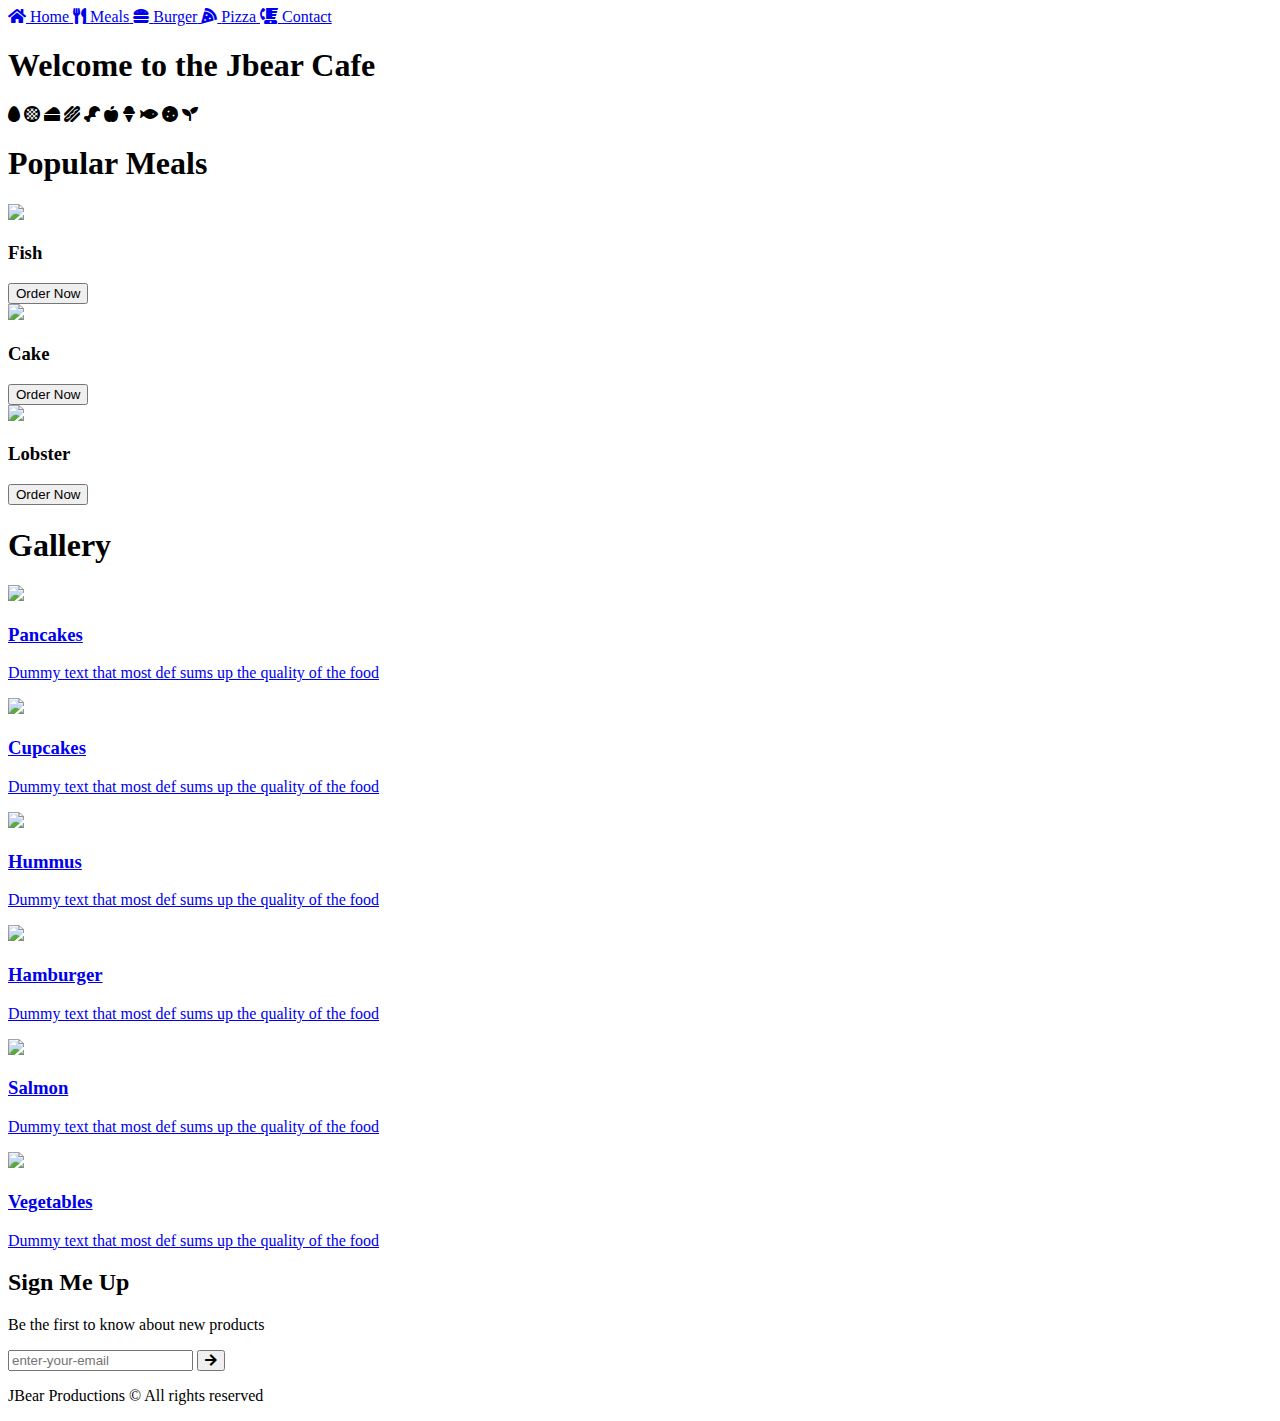
==== index.html @ eae9128d "move location" ====
<!DOCTYPE html>
<html lang="en">
<head>
    <meta charset="UTF-8">
    <meta name="viewport" content="width=device-width, initial-scale=1.0">
    <title>Foods</title>
    <link rel="stylesheet" href="style.css">
    <link rel="stylesheet" href="https://cdnjs.cloudflare.com/ajax/libs/font-awesome/5.15.1/css/all.min.css">
</head>
<body>

<!--Navbar-->
<nav class="navbar target">
  <a href="#" class="navbar-link">
  <i class="fas fa-home"></i>
  <span>Home</span>
  </a>
  <a href="#" class="navbar-link">
    <i class="fas fa-utensils"></i>
    <span>Meals</span>
    </a>
  <a href="#" class="navbar-link">
      <i class="fas fa-hamburger"></i>
      <span>Burger</span>
      </a>
  <a href="#" class="navbar-link">
        <i class="fas fa-pizza-slice"></i>
        <span>Pizza</span>
        </a>
  <a href="#" class="navbar-link">
          <i class="fas fa-blender-phone"></i>
          <span>Contact</span>
          </a>

</nav>
<div class="menu target"></div>

<!--End of Navbar-->

<div class="container">
  <!-- Section 1 -->
  <section class="section-1">
      <h1 class="section-heading">Welcome to the Jbear Cafe</h1>
    <div class="section-1-icons">
        <i class="fas fa-egg change"></i>
        <i class="fas fa-stroopwafel"></i>
        <i class="fas fa-cheese"></i>
        <i class="fas fa-hotdog"></i>
        <i class="fas fa-drumstick-bite"></i>
        <i class="fas fa-apple-alt"></i>
        <i class="fas fa-ice-cream"></i>
        <i class="fas fa-fish"></i>
        <i class="fas fa-cookie"></i>
        <i class="fas fa-seedling"></i>
      </div>
  </section>
<!--end section 1-->

<!--section 2-->
<section class="section-2">
<h1 class="section-heading">Popular Meals</h1>
<div class="cards-container">
  <div class="card">
    <img src="images/card-img-1.png" class="card-img">
    <h3 class=" card-name">Fish</h3>
    <button class="card-btn">Order Now</button>
  </div>
  <div class="card">
    <img src="images/card-img-2.png" class="card-img">
    <h3 class=" card-name">Cake</h3>
    <button class="card-btn">Order Now</button>
  </div>
  <div class="card">
    <img src="images/card-img-3.png" class="card-img">
    <h3 class=" card-name">Lobster</h3>
    <button class="card-btn">Order Now</button>
  </div>
</div>
</section>
<!--End of section 2-->

<!--Section 3-->
<section class="section-3">
<h1 class="section-heading">Gallery</h1>
<div class="gallery">
  <a href="#" class="gallery-link" title="Order Now">
  <img src="images/gallery-img-1.jpg" class="food-img">
  <h3 class="food-name">Pancakes</h3>
  <p class="food-description">Dummy text that most def sums up the quality of the food</p>
  </a>
  <a href="#" class="gallery-link" title="Order Now">
  <img src="images/gallery-img-2.jpg" class="food-img">
  <h3 class="food-name">Cupcakes</h3>
  <p class="food-description">Dummy text that most def sums up the quality of the food</p>
  </a>  
  <a href="#" class="gallery-link" title="Order Now">
  <img src="images/gallery-img-3.jpg" class="food-img">
  <h3 class="food-name">Hummus</h3>
  <p class="food-description">Dummy text that most def sums up the quality of the food</p>
  </a>  
  <a href="#" class="gallery-link" title="Order Now">
  <img src="images/gallery-img-4.jpg" class="food-img">
  <h3 class="food-name">Hamburger</h3>
  <p class="food-description">Dummy text that most def sums up the quality of the food</p>
  </a>  
  <a href="#" class="gallery-link" title="Order Now">
  <img src="images/gallery-img-5.jpg" class="food-img">
  <h3 class="food-name">Salmon</h3>
  <p class="food-description">Dummy text that most def sums up the quality of the food</p>
  </a>  
  <a href="#" class="gallery-link" title="Order Now">
  <img src="images/gallery-img-6.jpg" class="food-img">
  <h3 class="food-name">Vegetables</h3>
  <p class="food-description">Dummy text that most def sums up the quality of the food</p>
  </a>
</div>
</section>
<!--End of Section 3-->

<!--section 4-->
<section class="section-4">
  <div class="section-4-text">
    <h2 class="section-4-heading">Sign Me Up</h2>
    <p class="section-4-paragraph">Be the first to know about new products</p>
  </div>
    <form class="signup-form">
      <input type="email" class="signup-form-input" placeholder="enter-your-email">
      <button type="submit" class="signup-form-btn"><i class="fas fa-arrow-right"></i></button>
      </form>
      <p class="copyright">JBear Productions &copy; All rights reserved</p>
</section>
<!-- end of section 4-->
</div>

    <script src="script.js"></script>  
</body>
</html>
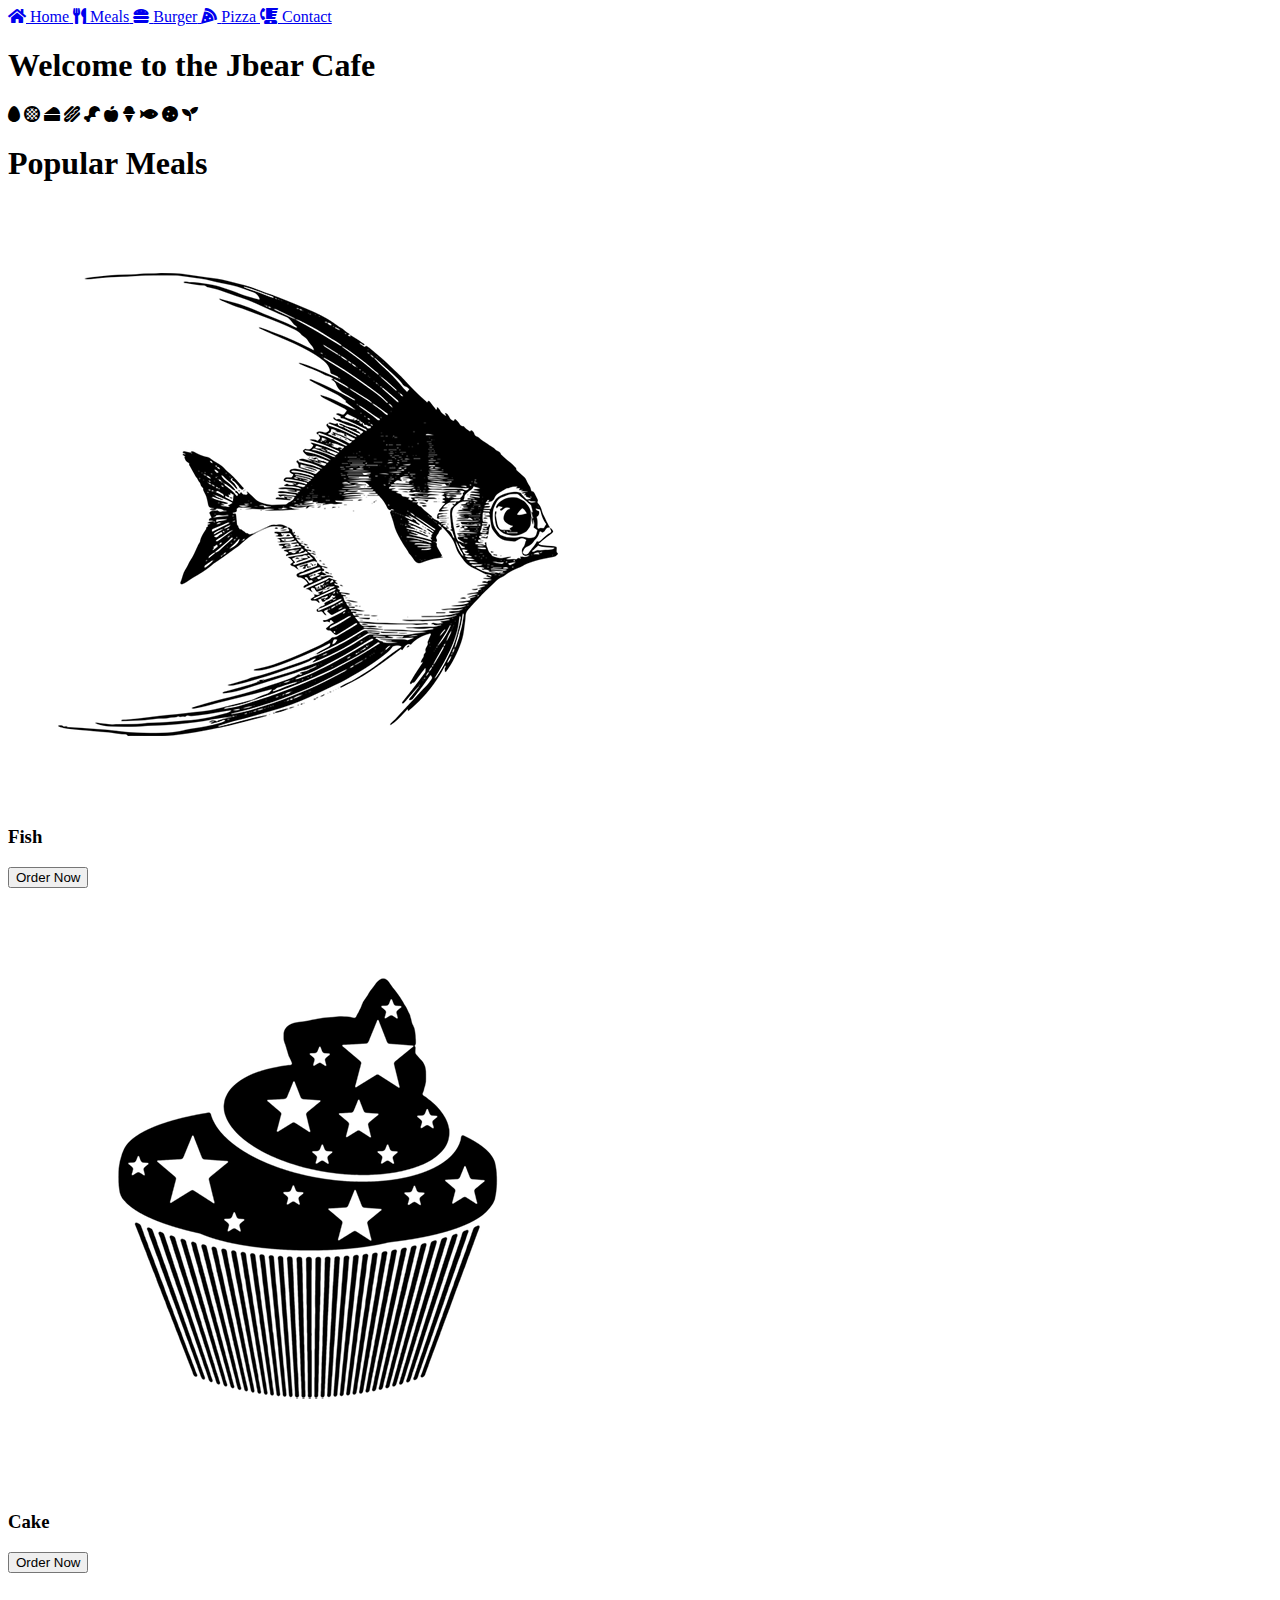
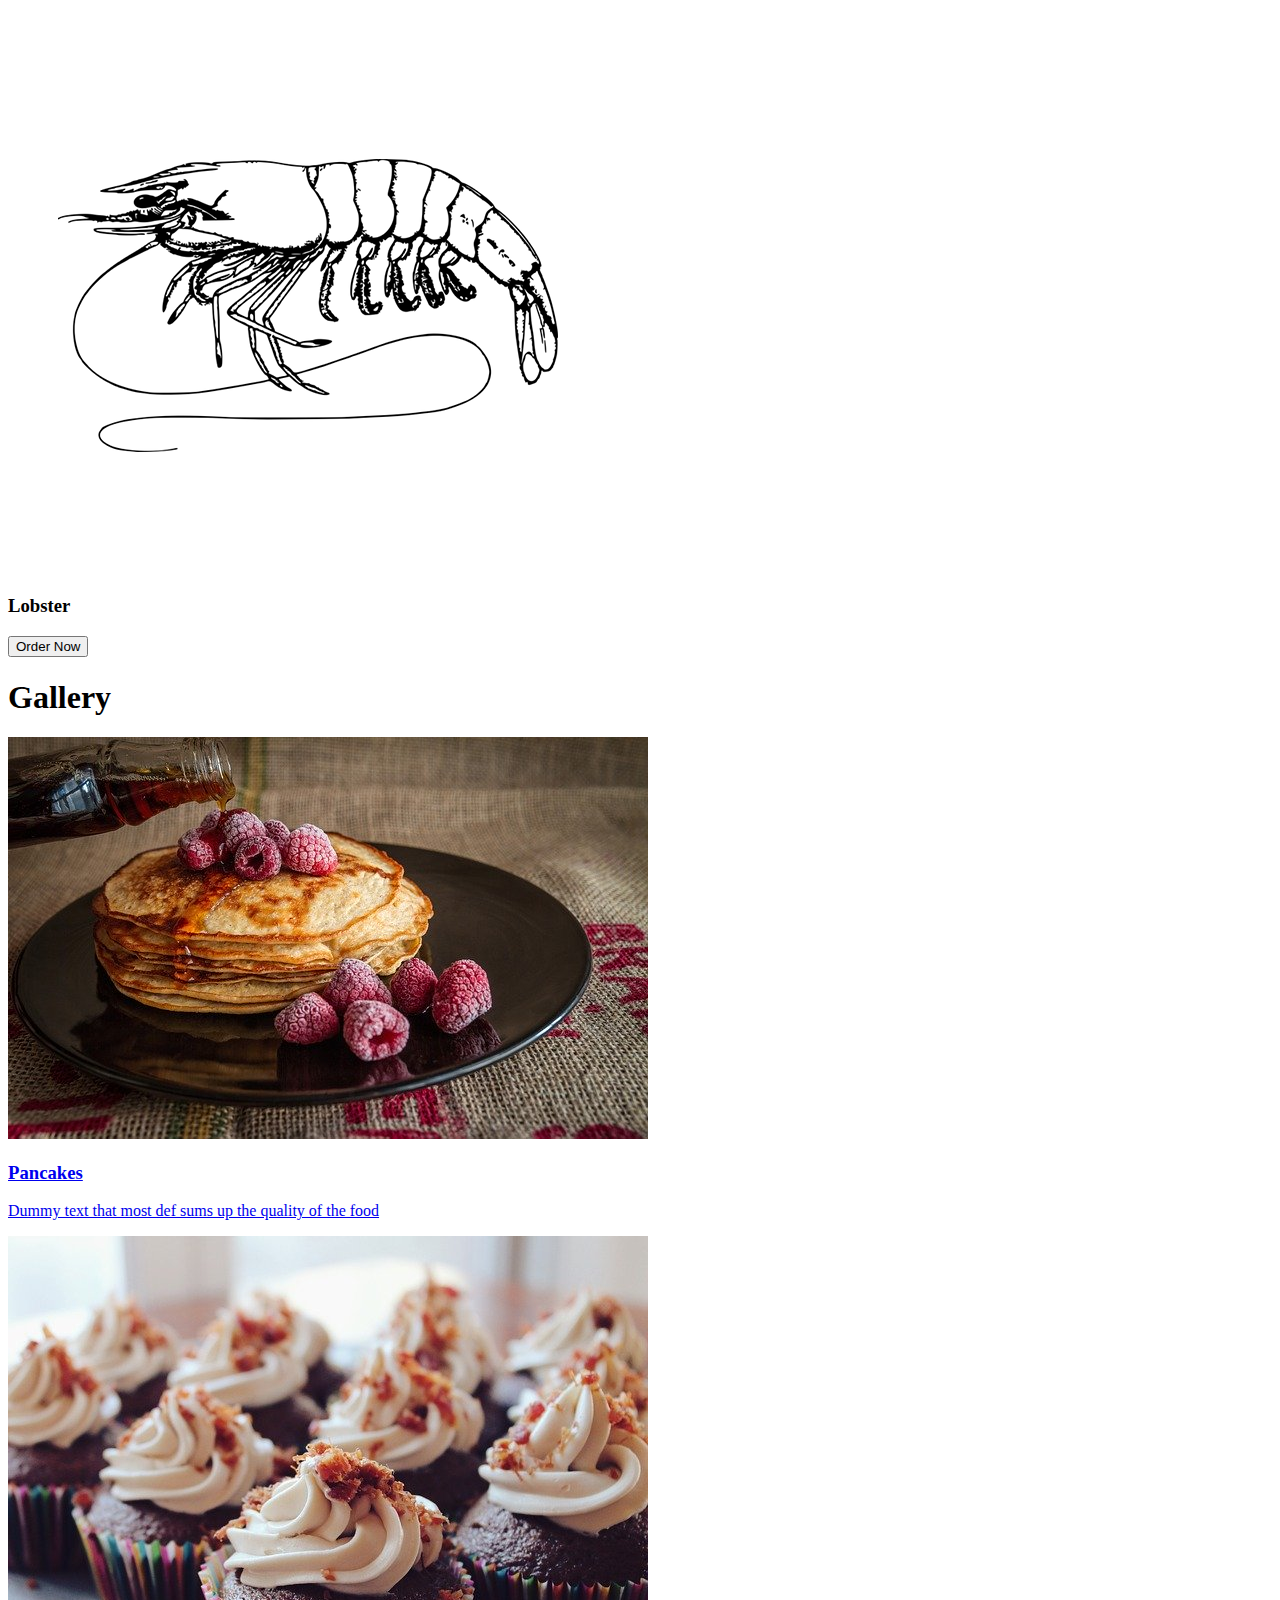
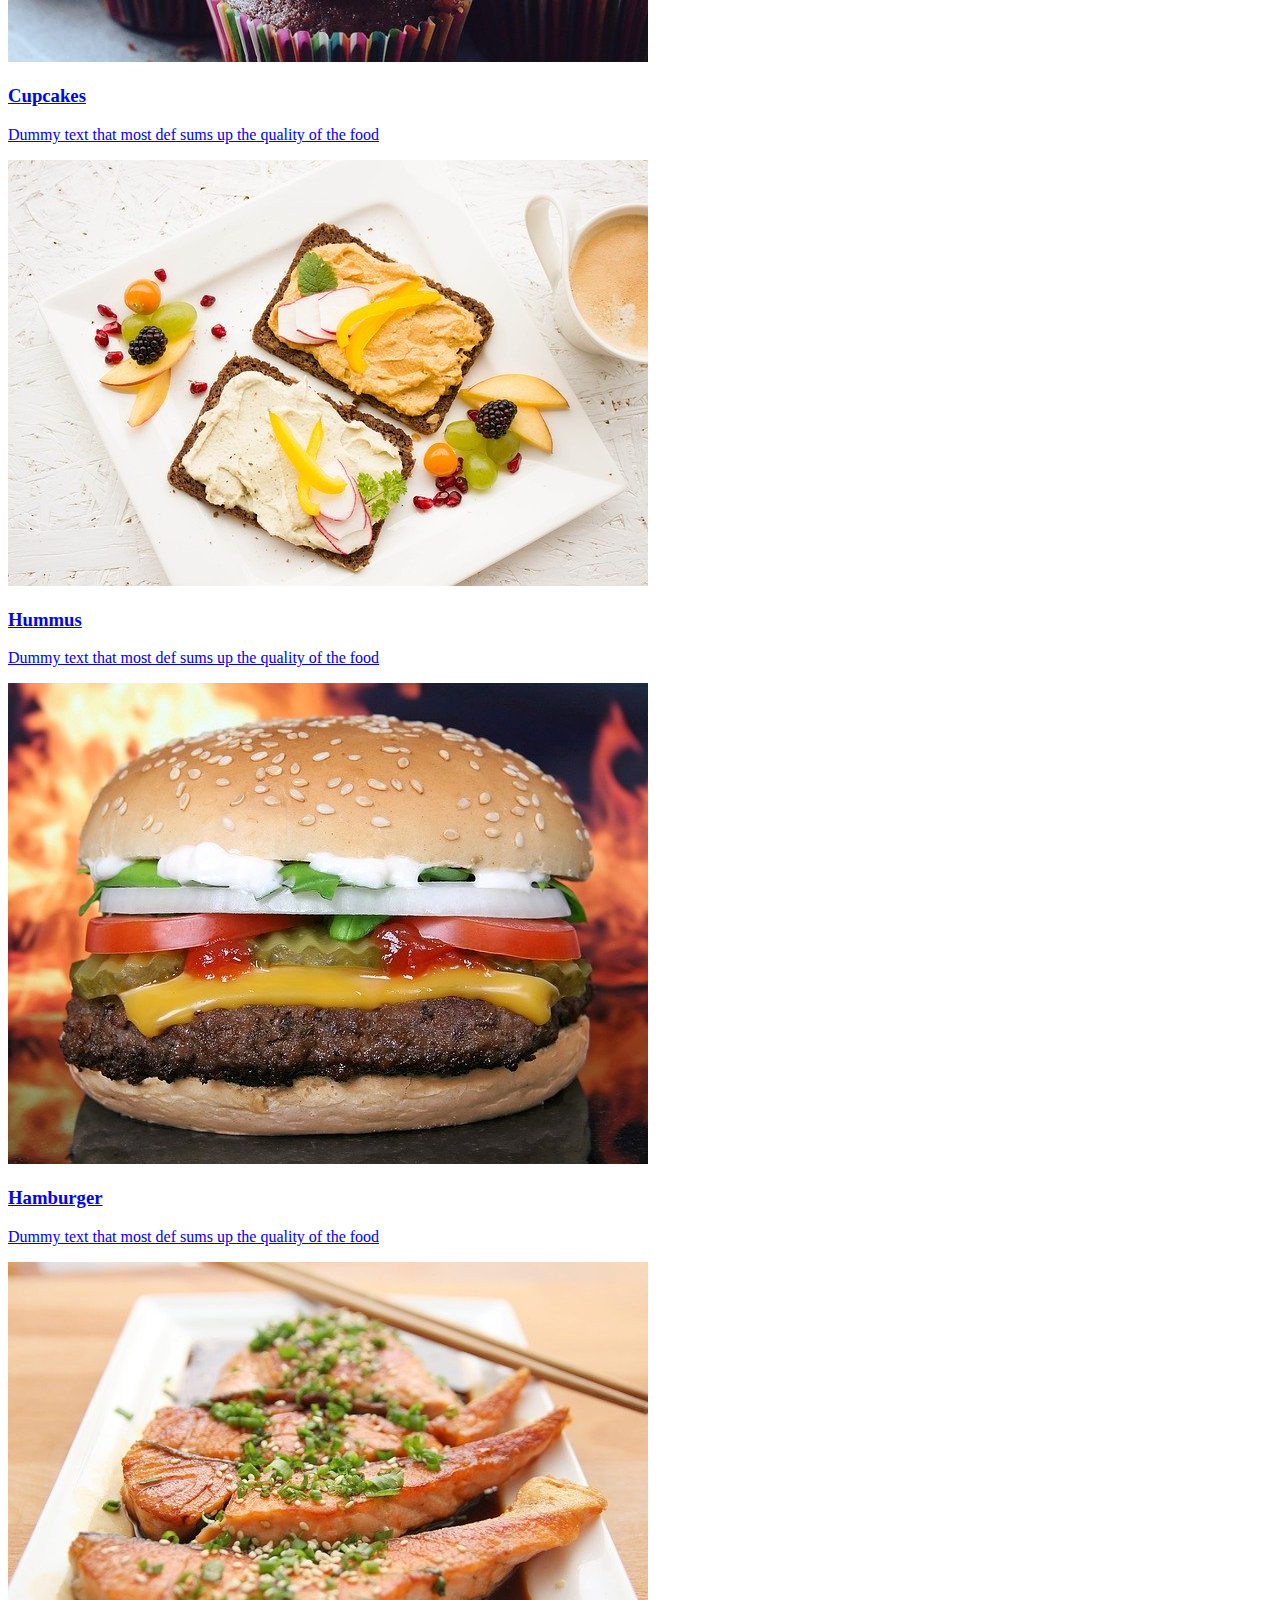
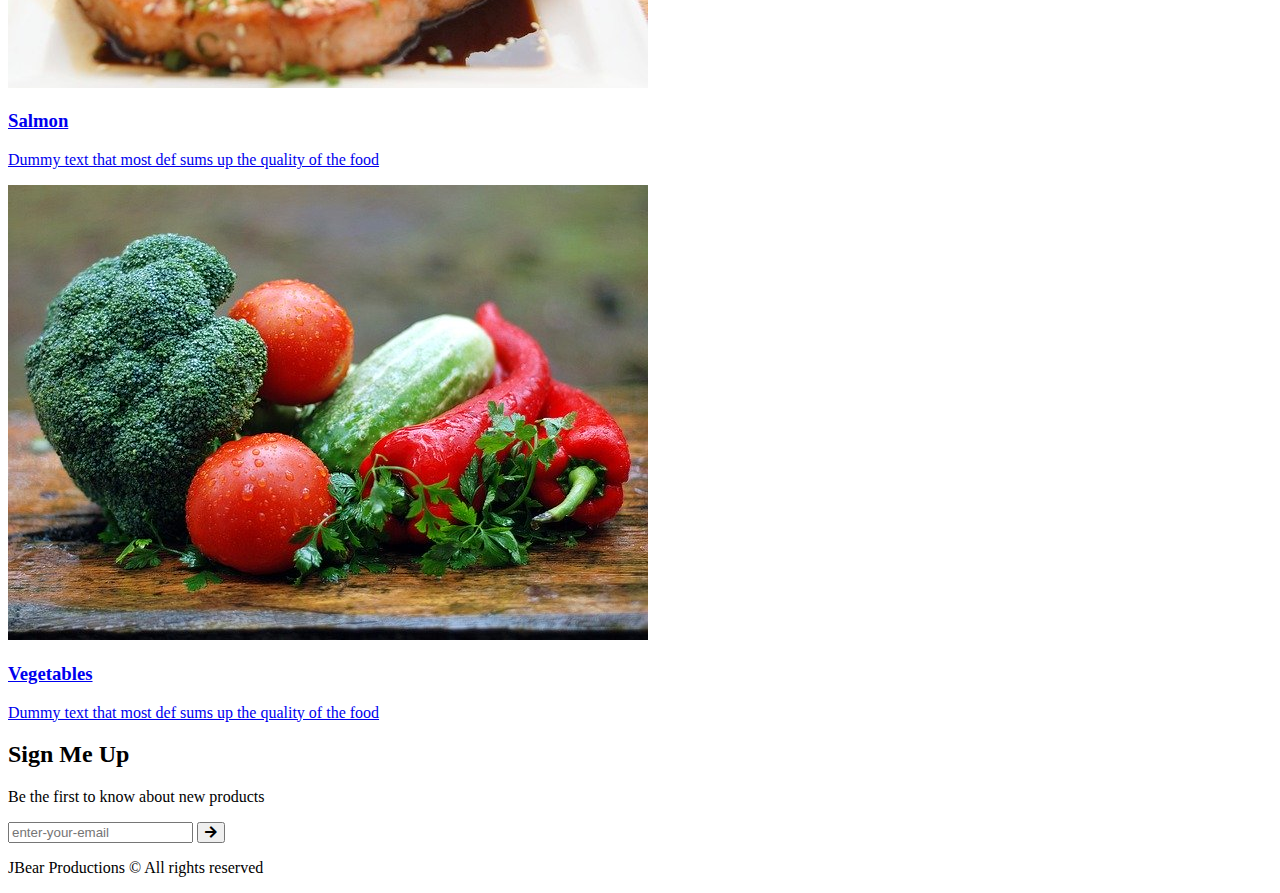
==== commit 9c0ee6e7: "relocation" ====
--- a/index.html
+++ b/index.html
@@ -4,7 +4,7 @@
     <meta charset="UTF-8">
     <meta name="viewport" content="width=device-width, initial-scale=1.0">
     <title>Foods</title>
-    <link rel="stylesheet" href="style.css">
+    <link rel="stylesheet" href="starter files/style.css">
     <link rel="stylesheet" href="https://cdnjs.cloudflare.com/ajax/libs/font-awesome/5.15.1/css/all.min.css">
 </head>
 <body>
@@ -61,17 +61,17 @@
 <h1 class="section-heading">Popular Meals</h1>
 <div class="cards-container">
   <div class="card">
-    <img src="images/card-img-1.png" class="card-img">
+    <img src="/Starter Files/images/card-img-1.png" class="card-img">
     <h3 class=" card-name">Fish</h3>
     <button class="card-btn">Order Now</button>
   </div>
   <div class="card">
-    <img src="images/card-img-2.png" class="card-img">
+    <img src="/Starter Files/images/card-img-2.png" class="card-img">
     <h3 class=" card-name">Cake</h3>
     <button class="card-btn">Order Now</button>
   </div>
   <div class="card">
-    <img src="images/card-img-3.png" class="card-img">
+    <img src="/Starter Files/images/card-img-3.png" class="card-img">
     <h3 class=" card-name">Lobster</h3>
     <button class="card-btn">Order Now</button>
   </div>
@@ -84,32 +84,32 @@
 <h1 class="section-heading">Gallery</h1>
 <div class="gallery">
   <a href="#" class="gallery-link" title="Order Now">
-  <img src="images/gallery-img-1.jpg" class="food-img">
+  <img src="/Starter Files/images/gallery-img-1.jpg" class="food-img">
   <h3 class="food-name">Pancakes</h3>
   <p class="food-description">Dummy text that most def sums up the quality of the food</p>
   </a>
   <a href="#" class="gallery-link" title="Order Now">
-  <img src="images/gallery-img-2.jpg" class="food-img">
+  <img src="/Starter Files/images/gallery-img-2.jpg" class="food-img">
   <h3 class="food-name">Cupcakes</h3>
   <p class="food-description">Dummy text that most def sums up the quality of the food</p>
   </a>  
   <a href="#" class="gallery-link" title="Order Now">
-  <img src="images/gallery-img-3.jpg" class="food-img">
+  <img src="/Starter Files/images/gallery-img-3.jpg" class="food-img">
   <h3 class="food-name">Hummus</h3>
   <p class="food-description">Dummy text that most def sums up the quality of the food</p>
   </a>  
   <a href="#" class="gallery-link" title="Order Now">
-  <img src="images/gallery-img-4.jpg" class="food-img">
+  <img src="/Starter Files/images/gallery-img-4.jpg" class="food-img">
   <h3 class="food-name">Hamburger</h3>
   <p class="food-description">Dummy text that most def sums up the quality of the food</p>
   </a>  
   <a href="#" class="gallery-link" title="Order Now">
-  <img src="images/gallery-img-5.jpg" class="food-img">
+  <img src="/Starter Files/images/gallery-img-5.jpg" class="food-img">
   <h3 class="food-name">Salmon</h3>
   <p class="food-description">Dummy text that most def sums up the quality of the food</p>
   </a>  
   <a href="#" class="gallery-link" title="Order Now">
-  <img src="images/gallery-img-6.jpg" class="food-img">
+  <img src="/Starter Files/images/gallery-img-6.jpg" class="food-img">
   <h3 class="food-name">Vegetables</h3>
   <p class="food-description">Dummy text that most def sums up the quality of the food</p>
   </a>
@@ -132,6 +132,6 @@
 <!-- end of section 4-->
 </div>
 
-    <script src="script.js"></script>  
+    <script src="Starter Files/script.js"></script>  
 </body>
 </html>
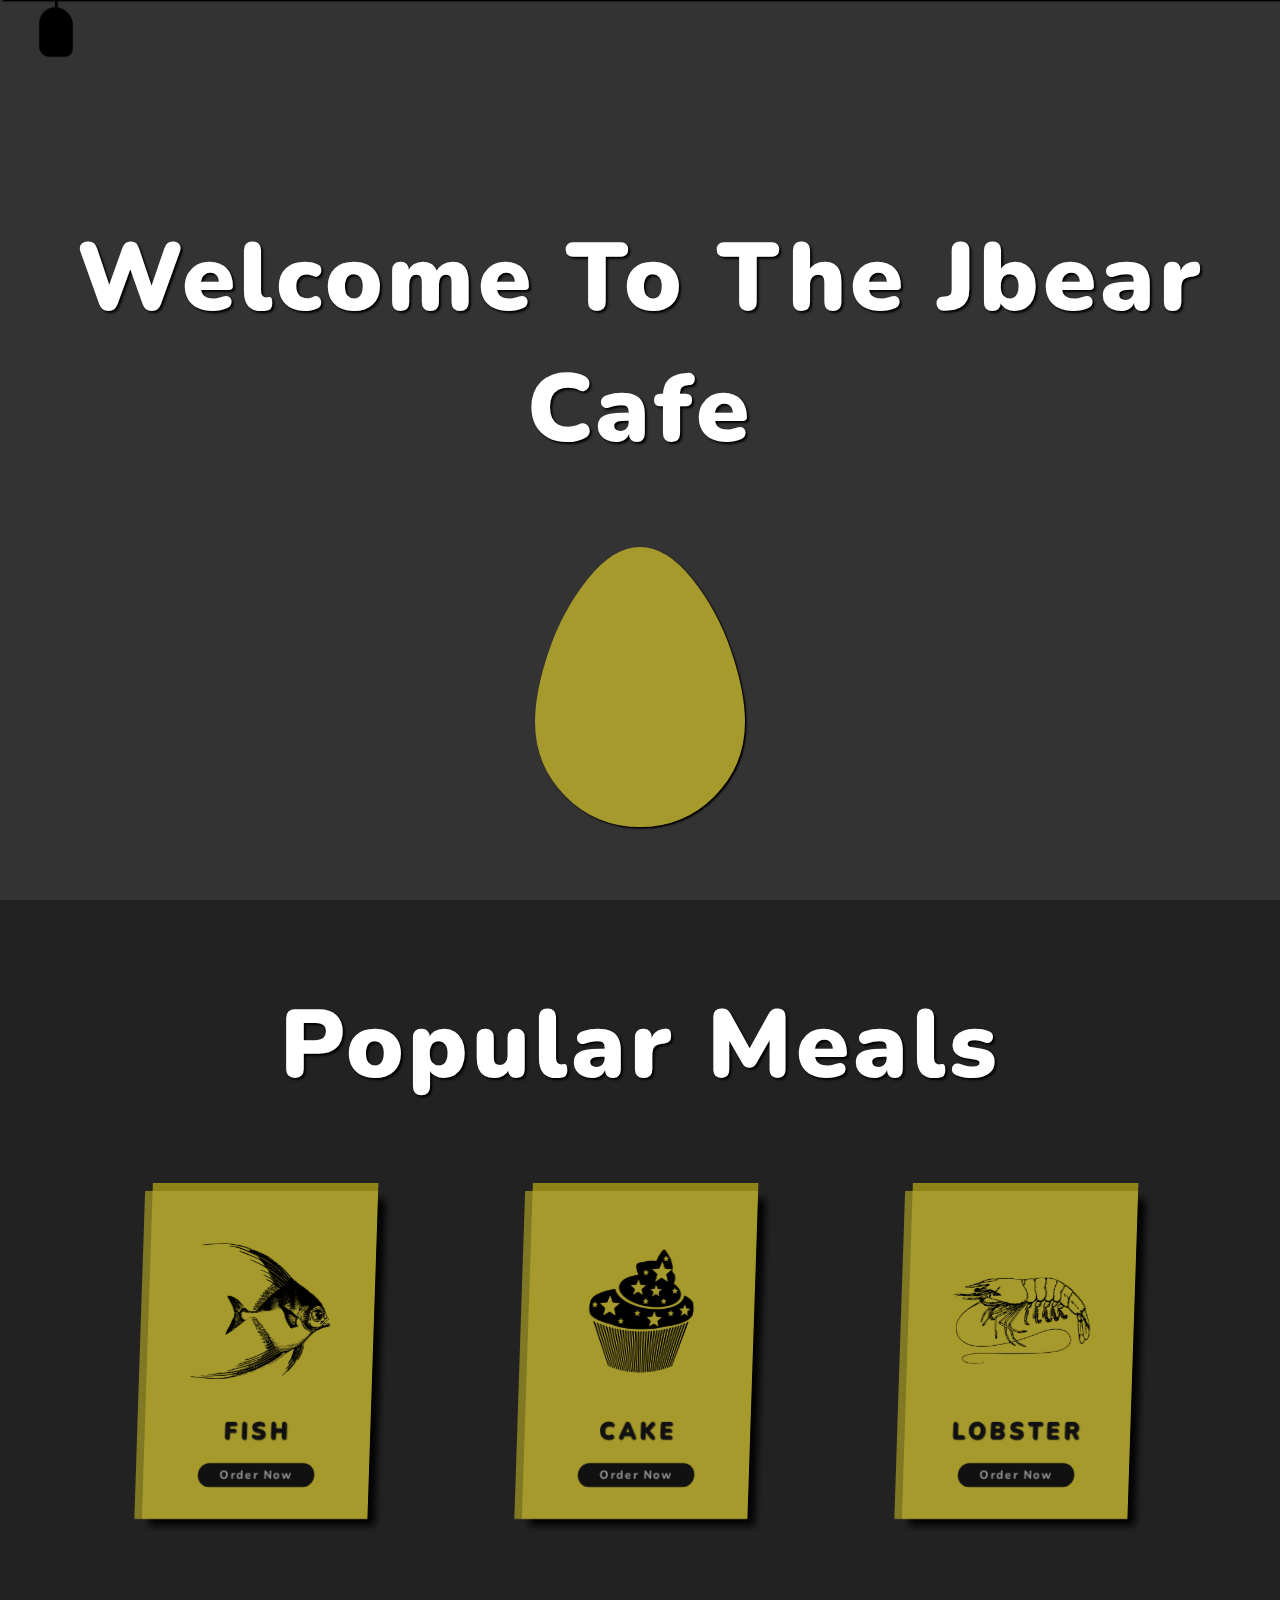
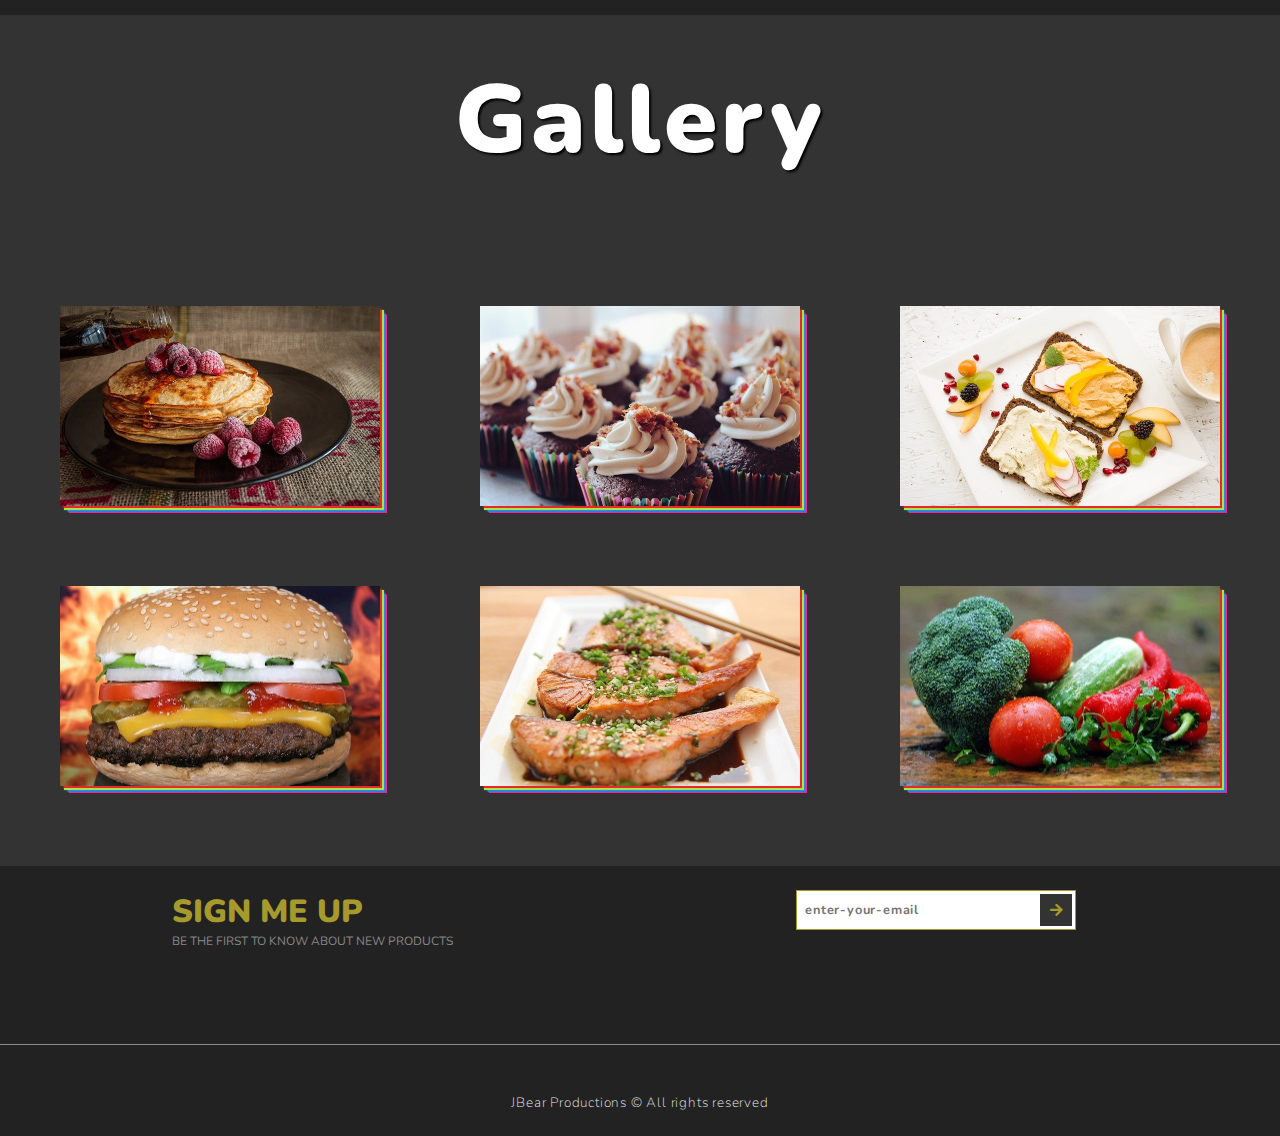
==== commit ff91957a: "caps" ====
--- a/index.html
+++ b/index.html
@@ -4,7 +4,7 @@
     <meta charset="UTF-8">
     <meta name="viewport" content="width=device-width, initial-scale=1.0">
     <title>Foods</title>
-    <link rel="stylesheet" href="starter files/style.css">
+    <link rel="stylesheet" type="text/css" href="Starter Files/style.css">
     <link rel="stylesheet" href="https://cdnjs.cloudflare.com/ajax/libs/font-awesome/5.15.1/css/all.min.css">
 </head>
 <body>
--- a/Starter Files/style.css
+++ b/Starter Files/style.css
@@ -0,0 +1,504 @@
+@import url('https://fonts.googleapis.com/css2?family=Nunito:wght@200;300;400;500;600;700;800&display=swap');
+/* common styles */
+*{
+margin: 0;
+padding: 0;
+box-sizing: border-box;
+text-decoration:none;
+outline: none;
+font-family: "Nunito", sans-serif;
+font-weight: 400;
+}
+html {
+    font-size: 62.5%;
+}
+.section-heading{
+    font-size: 12rem;
+    font-weight: 900;
+    color: #fff;
+    text-transform: capitalize;
+    text-align: center;
+    letter-spacing: 0.5rem;
+    text-shadow: 0.3rem 0.3rem 0.3rem #000;
+}
+/*end of common styles*/
+
+/*navbar*/
+.navbar {
+    width: 100%;
+    height: 14rem;
+    background-color: #000;
+    position: fixed;
+    top: -14rem;
+    z-index: 100;
+    display: flex;
+    justify-content: center;
+    align-items: center;
+    box-shadow: 0.2rem 0.2rem 0.2rem #000;
+    transition: top 0.4s;
+}
+.navbar.change{
+    top: 0;
+    transition: top 0.4s 0.2s;
+}
+
+.navbar-link {
+    color: #aaa;
+    margin: 0.4rem;
+    display: flex;
+    flex-direction: column;
+    justify-content: center;
+    align-items: center;
+    opacity: 0;
+    transition: color 0.3s, opacity .2s;
+}
+.change .navbar-link{
+    opacity: 1;
+}
+.change .navbar-link:nth-child(1){
+    transition: opacity 0.4s 0.5s, color 0.3s;
+}
+.change .navbar-link:nth-child(2){
+    transition: opacity 0.4s 0.6s, color 0.3s;;
+}
+.change .navbar-link:nth-child(3){
+    transition: opacity 0.4s 0.7s, color 0.3s;;
+}
+.change .navbar-link:nth-child(4){
+    transition: opacity 0.4s 0.8s, color 0.3s;;
+}
+.change .navbar-link:nth-child(5){
+    transition: opacity 0.4s 0.9s, color 0.3s;;
+}
+
+.navbar-link:hover{
+    color: #fff;
+}
+.navbar-link i{
+    font-size: 7rem;
+}
+.navbar-link span{
+    font-size: 2.5rem;
+    font-weight: 900;
+    letter-spacing: 0.5rem;
+    margin-top: 0.5rem;
+}
+.menu{
+    width: 4rem;
+    height: 6rem;
+    background-color: #000;
+    position: fixed;
+    top: 1rem;
+    left: 5rem;
+    border-radius: 30rem 30rem 15rem 15rem;
+    box-shadow: 0.1rem 0.1rem 0.1rem #000, -0.1rem -0.1rem 0.1rem #000;
+    cursor: pointer;
+    z-index: 100;
+    transition: top 0.4s 0.2s;
+
+}
+
+.menu.change{
+    top: 15rem;
+    transition: top 0.4s;
+}
+
+.menu::before {
+    content: "";
+    width: 0.3rem;
+    height: 15rem;
+    background-color: #000;
+    position: absolute;
+    top: -15rem;
+    left: calc(50% - 0.15rem);
+    box-shadow: 0.1rem 0 0.1rem #000;
+}
+
+
+/*end of navbar*/
+
+
+/*section 1*/
+.section-1{
+    width: 100%;
+    height: 100vh;
+    background-color: #333;
+    display: flex;
+    flex-direction: column;
+    align-items: center;
+    justify-content: space-evenly;
+}
+
+.section-1-icons i{
+    font-size: 35rem;
+    color: #a79a2d;
+    position: absolute;
+    transform: translate(-50%, -50%) scale(0);
+    text-shadow: 0.2rem 0.2rem 0.2rem #000;
+    transition: transform 0.3s;
+}
+.section-1-icons i.change {
+    transform: translate(-50%, -50%) scale(1);
+    transition: transform 0.3s 0.3s;
+}
+
+/*end of section 1*/
+/*section 2*/
+.section-2 {
+    width: 100%;
+    height: 100vh;
+    background-color: #222;
+    display: flex;
+    flex-direction: column;
+    justify-content: space-between;
+    padding: 10rem 0;
+}
+
+.cards-container {
+    display: flex;
+    justify-content: space-evenly;
+}
+.card {
+width: 30rem;
+background-color: #a79a2d;
+padding: 4rem;
+display:flex;
+flex-direction: column;
+justify-content: space-between;
+align-items: center;
+box-shadow: 1rem 1rem 1rem #000;
+position: relative;
+transform: rotateY(20deg) skewX(-2deg);
+transition: transform 0.5s, box-shadow 0.5s;
+}
+
+.card:hover {
+    transform: rotateY(20deg) skewX(-2deg) translateY(-3rem);
+    box-shadow: 2rem 2rem 2rem #000;
+}
+
+.card::after {
+    content: "";
+    height: 1rem;
+    width: 100%;
+    background-color: #8f8317;
+    position: absolute;
+    top: -1rem;
+    left: 0;
+    transform: skewX(45reg);
+    transform-origin: bottom;
+    box-shadow: -0.1rem -0.1rem -0.1rem #000 
+
+}
+
+.card::before {
+    content: "";
+    height: 100%;
+    width: 1rem;
+    background-color: #817824;
+    position: absolute;
+    top: 0;
+    left: -1rem;
+    transform: skewY(45reg);
+    transform-origin: right;
+    box-shadow: -0.1rem -0.1rem -0.1rem #000 
+}
+.card-img {
+    width: 100%;
+}
+
+.card-name {
+    font-size: 3rem;
+    font-weight: 900;
+    text-transform: uppercase;
+    letter-spacing: 0.5rem;
+    color: #111;
+    margin: 2rem 0;
+    text-shadow: 0.15rem 0.15rem 0.15rem;
+}
+.card-btn{
+    width: 70%;
+    background-color:#111;
+    color: #888;
+    border-radius: 5rem;
+    font-size: 1.5rem;
+    font-weight: 800;
+    letter-spacing: 0.2rem;
+    text-transform: capitalize;
+    border: none;
+    padding: 0.5rem 0;
+    cursor: pointer;
+    box-shadow: -0.2rem -0.2rem -0.2rem;
+}
+/*end of section 2*/
+
+/*section 3 */
+.section-3{
+    background-color: #333;
+    padding: 5rem 0;
+}
+
+.gallery{
+    display: flex;
+    flex-wrap: wrap;
+    align-items: center;
+    justify-content: space-evenly;
+    margin-top: 10rem;
+}
+
+.gallery-link {
+    position: relative;
+    margin: 4rem 1rem;
+}
+
+.gallery-link:hover::before{
+    height: 80%;
+
+}
+
+
+.gallery-link::before{
+    content: "";
+    position: absolute;
+    top: 2vw;
+    left: 80%;
+    width: 0.2rem;
+    height: 0;
+    background-color: #fff;
+    z-index: 10;
+    transition: height 0.5s;
+}
+.gallery-link:hover::after{
+    width: 90%;
+    
+}
+.gallery-link::after{
+    content: "";
+    position: absolute;
+    top: 30%;
+    width: 0;
+    height: 0.2rem;
+    background-color: #fff;
+    left: 2rem;
+    width: 0.5s;
+}
+
+.gallery-link:hover .food-img{
+    width: 24vw;
+    height: 15vw;
+    object-fit: cover;
+    box-shadow: 1rem 1rem 0.1rem #e92929, 2rem 2rem 0.1rem #a2e946, 3rem 3rem 0.1rem #297ce9, 4rem 4rem 0.1rem #e92999
+    ;
+    transition: all 0.5s;
+    filter: blur(0.5rem);
+    opacity: 0.5;
+    transform: scale(1.1);
+}
+.food-name {
+    position: absolute;
+    top: 3rem;
+    left: 3rem;
+    font-size: 2rem;
+    font-weight: 700;
+    text-transform: uppercase;
+    letter-spacing: 0.1rem;
+    color: #fff;
+    width: 0;
+    overflow: hidden;
+    transition: width 0.3s;
+}
+
+.gallery-link:hover .food-name{
+    width: 100%;
+    transition: width 1.5s 0.5s;
+}
+
+.food-img{
+    width: 24vw;
+    height: 15vw;
+    object-fit: cover;
+    box-shadow: 0.3rem 0.3rem 0.1rem #e92929, 0.5rem 0.5rem 0.1rem #a2e946, 0.7rem 0.7rem 0.1rem #297ce9, 0.9rem 0.9rem 0.1rem #e92999
+    ;
+}
+
+.food-description{
+    position: absolute;
+    bottom: 5vw;
+    left: 2rem;
+    width: 70%;
+    font-size: 1.5rem;
+    font-weight: 300;
+    letter-spacing: 0.1rem;
+    text-transform: uppercase;
+    color: #fff;
+    opacity: 0;
+    visibility: hidden;
+    transition: opacity 1s 1s;
+}
+
+.gallery-link:hover .food-description {
+  opacity: 1;
+  visibility: visible;
+  transition: opacity 1s 1s;
+}
+
+/*end of section 3*/
+
+
+/*section 4*/
+.section-4 {
+    width: 100%;
+    height: 30vh;
+    background-color: #222;
+    display: flex;
+    justify-content: space-around;
+    align-items: flex-start;
+    padding: 3rem 0;
+    position: relative;
+}
+.section-4-text {
+    text-transform: uppercase;
+}
+.section-4-heading{
+    font-size: 4rem;
+    font-weight: 900;
+    color: #a79a2d;
+}
+
+.signup-form {
+    display: flex;
+    align-items: center;
+}
+.section-4-paragraph {
+   font-size: 1.5rem;
+    color: #888;
+}
+.signup-form-input{
+    width: 35rem;
+    height: 5rem;
+    padding: 1rem;
+    border: 0.2rem solid #a79a2d;
+    font-size: 1.6rem;
+    font-weight: 700;
+    letter-spacing: 0.1rem;
+    color: #a79a2d;
+}
+.signup-form-input .placeholder {
+    color: #a79a2d;
+}
+.signup-form-btn {
+ position: relative;
+ left: -4.5rem;
+ width: 4rem;
+ height: 4rem;
+ background-color: #333;
+ color: #a79a2d;
+ border: none;
+ font-size: 1.8rem;
+ cursor: pointer;
+
+}
+
+.copyright {
+    position: absolute;
+    bottom: 3rem;
+    font-size: 1.7rem;
+    font-weight: 200;
+    color: #eee;
+    letter-spacing: 0.1rem;
+    border-top: .1rem solid #888;
+    padding-top: 6rem;
+    width: 100%;
+    text-align: center;
+}
+
+
+/* end of section 4*/
+
+/*Responsive */
+@media(max-width:1400px)
+{
+    html{
+        font-size: 50%;
+    }
+.section-2{
+    height: auto;
+    padding: 10rem 0 12rem 0;
+}
+
+.cards-container{
+    margin-top: 10rem;
+}
+.gallery-link{
+    width: 40rem;
+    height: 25rem;
+    margin: 5rem;
+}
+
+.food-img{
+    width: 100%;
+    height: 100%;
+    
+}
+}
+
+@media(max-width: 1000px) {
+    .section-4-heading{
+        font-size: 9rem;
+        margin: 0 5rem;
+    }
+.section-1-icons i{
+    font-size: 25rem;
+}
+.cards-container{
+    flex-wrap: wrap;   
+}
+.card{
+    margin: 5rem;
+}
+.section-4{
+    height: 30rem;
+}
+}
+@media(max-width: 900px) {
+ .navbar-link{
+    margin: 2rem;
+ }
+ .navbar-link i{
+    font-size: 4rem;
+}
+.navbar-link span{
+    font-size: 2rem;
+}
+}
+@media(max-width: 700px){
+    .section-heading{
+        font-size: 7rem;
+        margin: 0 10rem;
+    }
+    .section-1-icons i{
+        font-size: 20rem;
+    }
+    .menu{
+        left: 2rem;
+    }
+    .section-4{
+        height: 40rem;
+        flex-direction: column;
+        justify-content: flex-start;
+        align-items: center;
+    }
+    .section-4-text{
+        margin-bottom: 8rem;
+    }
+}
+
+@media(max-width: 550px){
+ html{
+    font-size: 40%;
+ }    
+ .navbar-link{
+    margin: 0 0.7rem;
+ }
+}
+/*end of responsive*/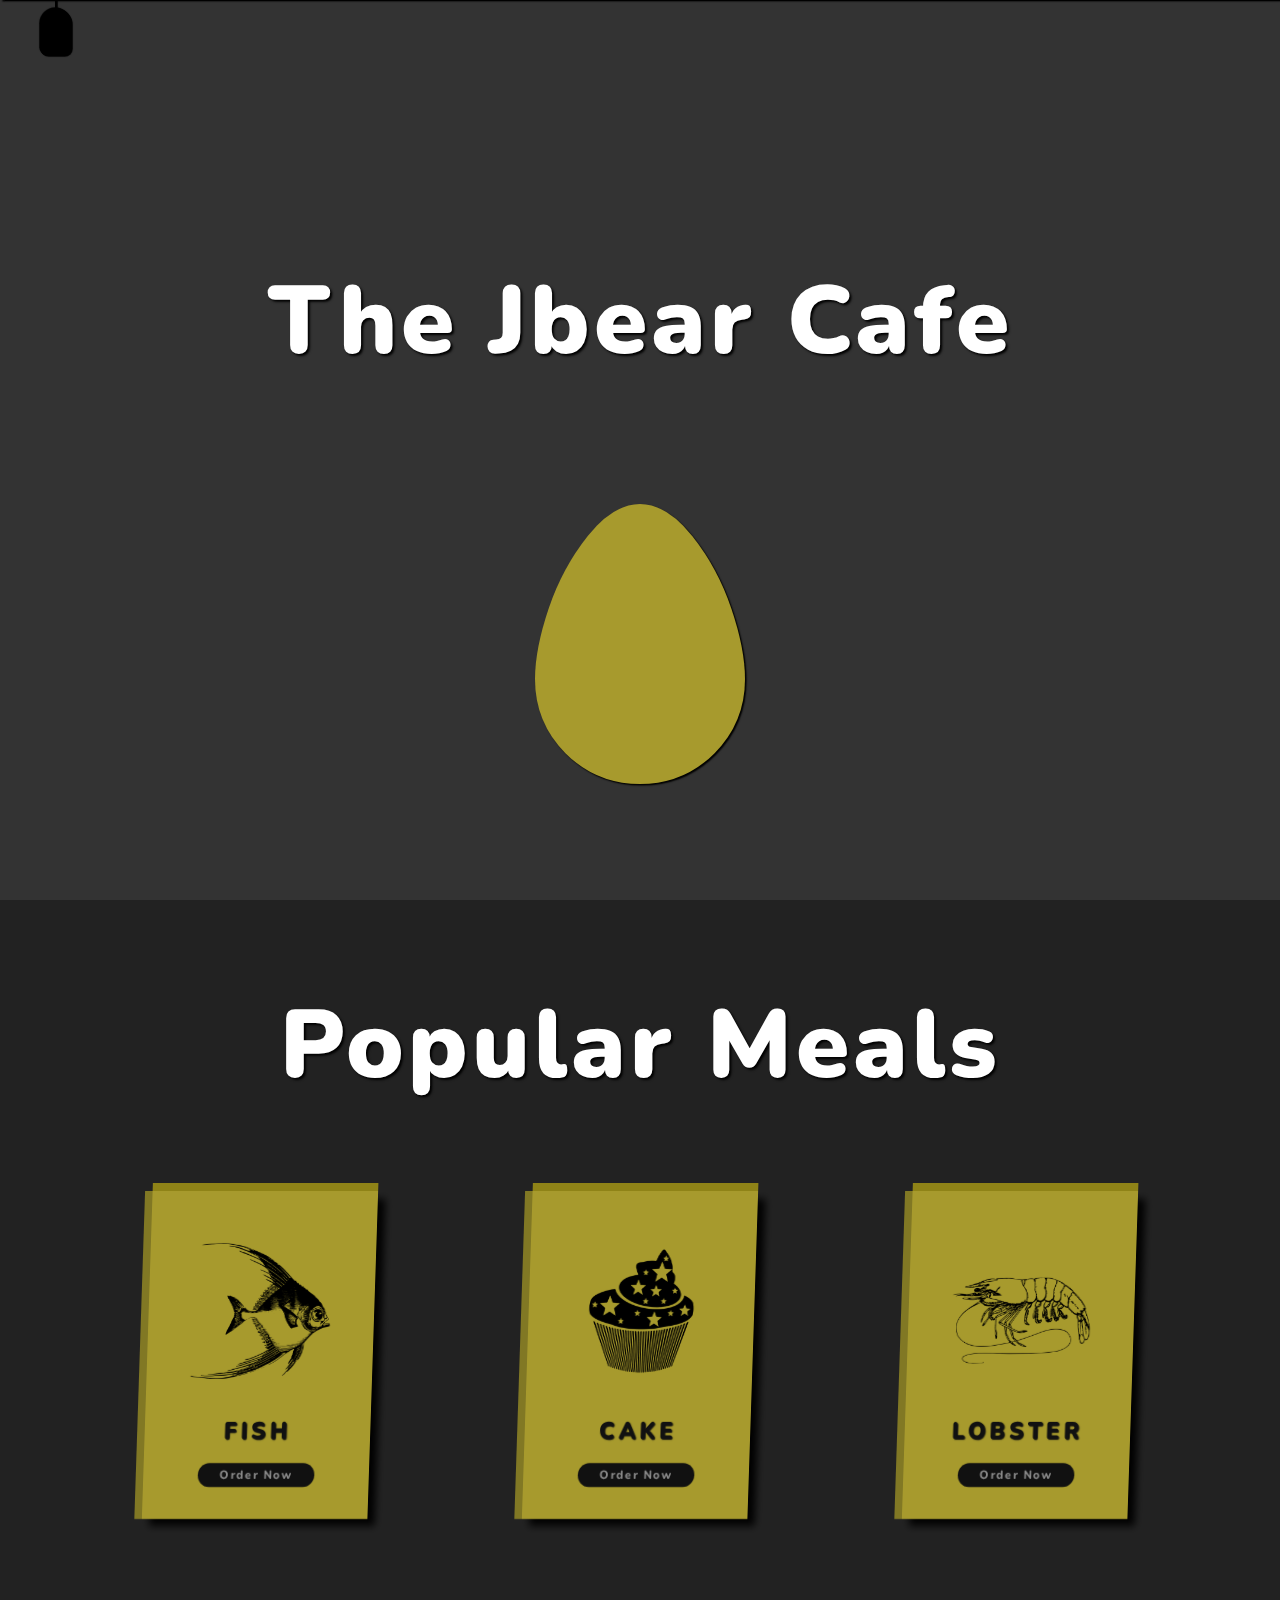
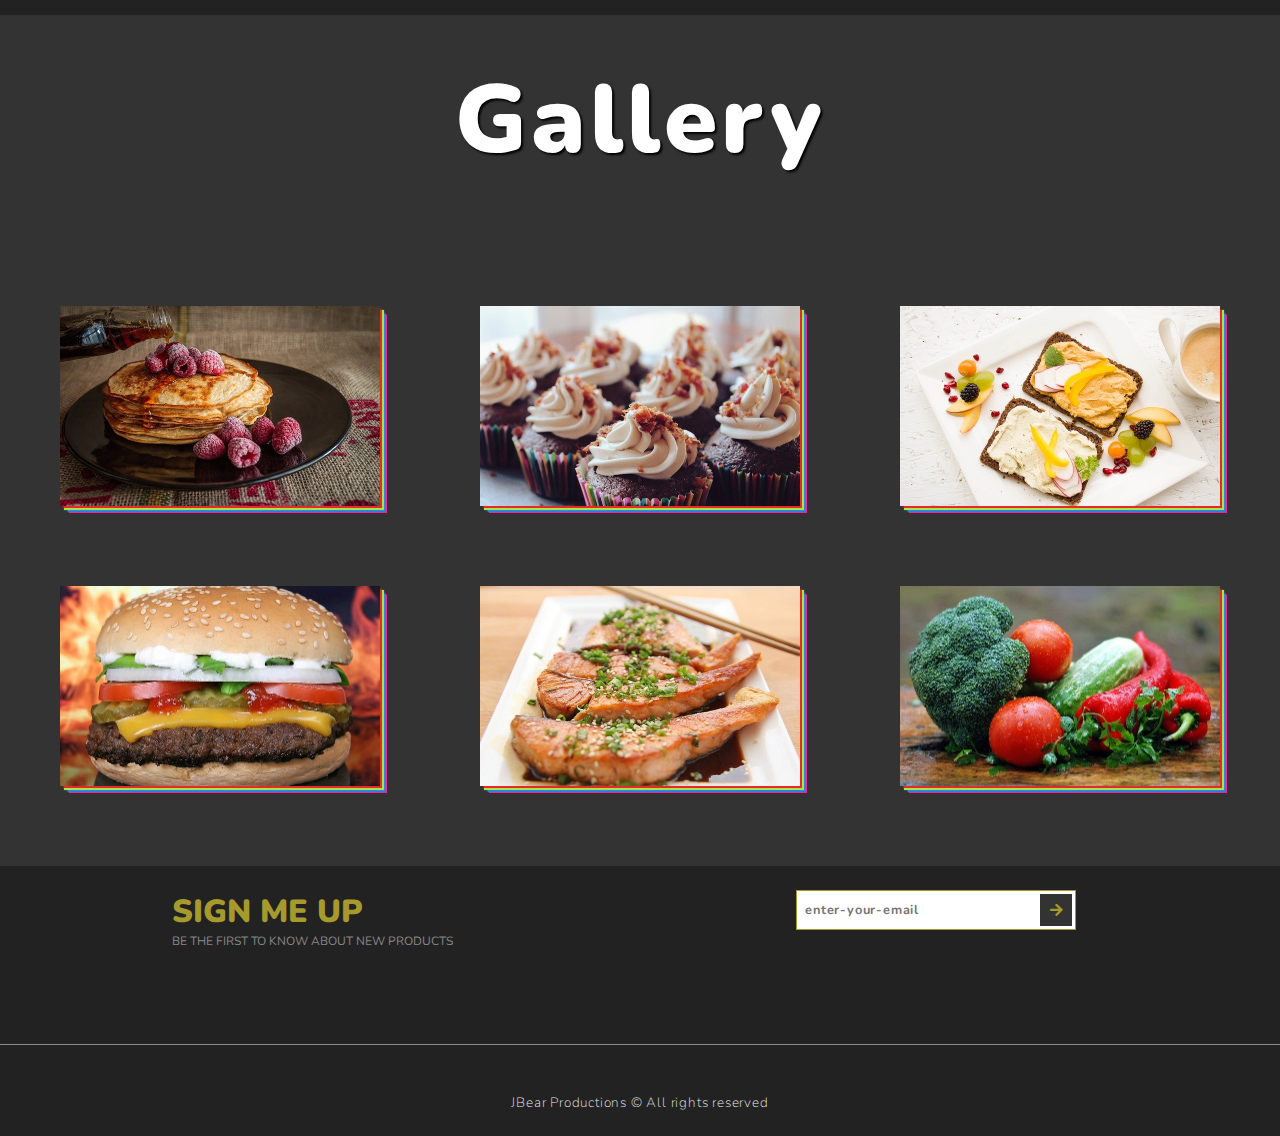
==== commit 808b220a: "save" ====
--- a/index.html
+++ b/index.html
@@ -40,7 +40,7 @@
 <div class="container">
   <!-- Section 1 -->
   <section class="section-1">
-      <h1 class="section-heading">Welcome to the Jbear Cafe</h1>
+      <h1 class="section-heading"> the Jbear Cafe</h1>
     <div class="section-1-icons">
         <i class="fas fa-egg change"></i>
         <i class="fas fa-stroopwafel"></i>
@@ -61,17 +61,17 @@
 <h1 class="section-heading">Popular Meals</h1>
 <div class="cards-container">
   <div class="card">
-    <img src="/Starter Files/images/card-img-1.png" class="card-img">
+    <img src="Starter Files/images/card-img-1.png" class="card-img">
     <h3 class=" card-name">Fish</h3>
     <button class="card-btn">Order Now</button>
   </div>
   <div class="card">
-    <img src="/Starter Files/images/card-img-2.png" class="card-img">
+    <img src="Starter Files/images/card-img-2.png" class="card-img">
     <h3 class=" card-name">Cake</h3>
     <button class="card-btn">Order Now</button>
   </div>
   <div class="card">
-    <img src="/Starter Files/images/card-img-3.png" class="card-img">
+    <img src="Starter Files/images/card-img-3.png" class="card-img">
     <h3 class=" card-name">Lobster</h3>
     <button class="card-btn">Order Now</button>
   </div>
@@ -84,32 +84,32 @@
 <h1 class="section-heading">Gallery</h1>
 <div class="gallery">
   <a href="#" class="gallery-link" title="Order Now">
-  <img src="/Starter Files/images/gallery-img-1.jpg" class="food-img">
+  <img src="Starter Files/images/gallery-img-1.jpg" class="food-img">
   <h3 class="food-name">Pancakes</h3>
   <p class="food-description">Dummy text that most def sums up the quality of the food</p>
   </a>
   <a href="#" class="gallery-link" title="Order Now">
-  <img src="/Starter Files/images/gallery-img-2.jpg" class="food-img">
+  <img src="Starter Files/images/gallery-img-2.jpg" class="food-img">
   <h3 class="food-name">Cupcakes</h3>
   <p class="food-description">Dummy text that most def sums up the quality of the food</p>
   </a>  
   <a href="#" class="gallery-link" title="Order Now">
-  <img src="/Starter Files/images/gallery-img-3.jpg" class="food-img">
+  <img src="Starter Files/images/gallery-img-3.jpg" class="food-img">
   <h3 class="food-name">Hummus</h3>
   <p class="food-description">Dummy text that most def sums up the quality of the food</p>
   </a>  
   <a href="#" class="gallery-link" title="Order Now">
-  <img src="/Starter Files/images/gallery-img-4.jpg" class="food-img">
+  <img src="Starter Files/images/gallery-img-4.jpg" class="food-img">
   <h3 class="food-name">Hamburger</h3>
   <p class="food-description">Dummy text that most def sums up the quality of the food</p>
   </a>  
   <a href="#" class="gallery-link" title="Order Now">
-  <img src="/Starter Files/images/gallery-img-5.jpg" class="food-img">
+  <img src="Starter Files/images/gallery-img-5.jpg" class="food-img">
   <h3 class="food-name">Salmon</h3>
   <p class="food-description">Dummy text that most def sums up the quality of the food</p>
   </a>  
   <a href="#" class="gallery-link" title="Order Now">
-  <img src="/Starter Files/images/gallery-img-6.jpg" class="food-img">
+  <img src="Starter Files/images/gallery-img-6.jpg" class="food-img">
   <h3 class="food-name">Vegetables</h3>
   <p class="food-description">Dummy text that most def sums up the quality of the food</p>
   </a>
